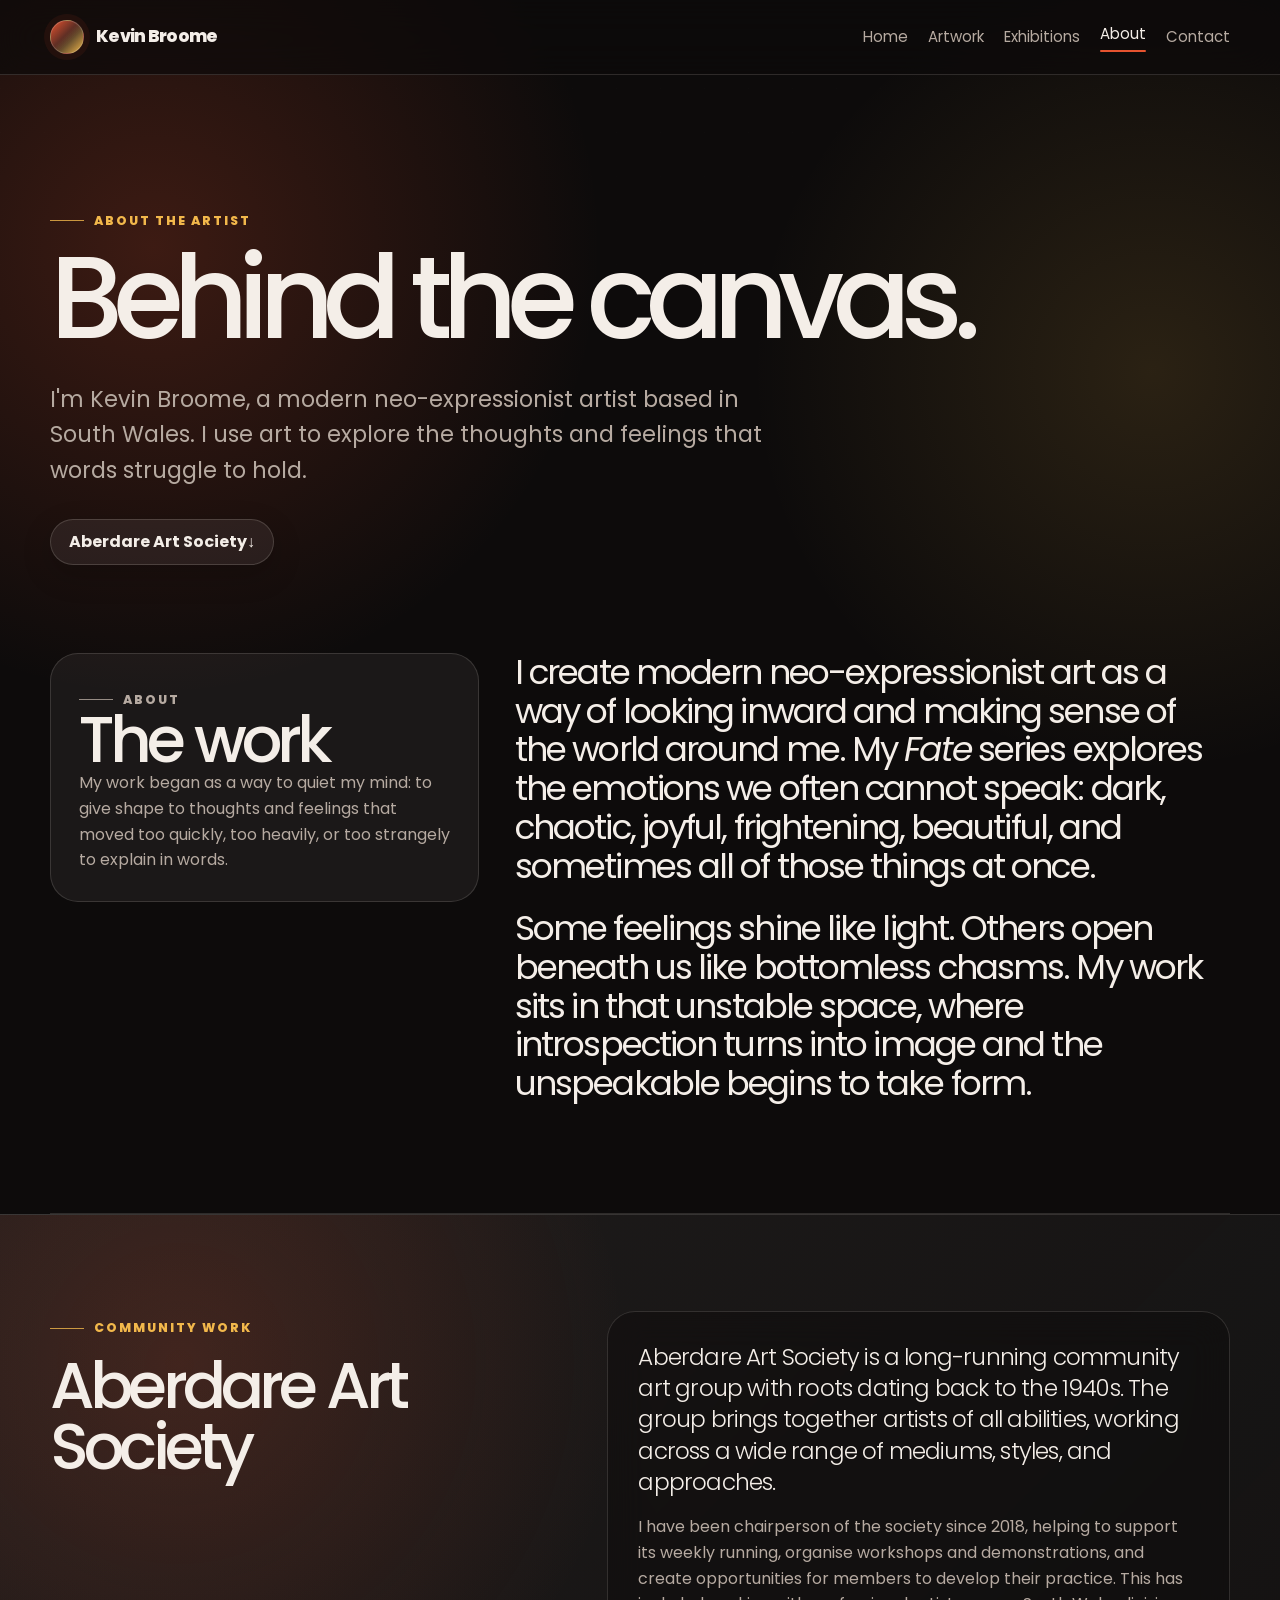
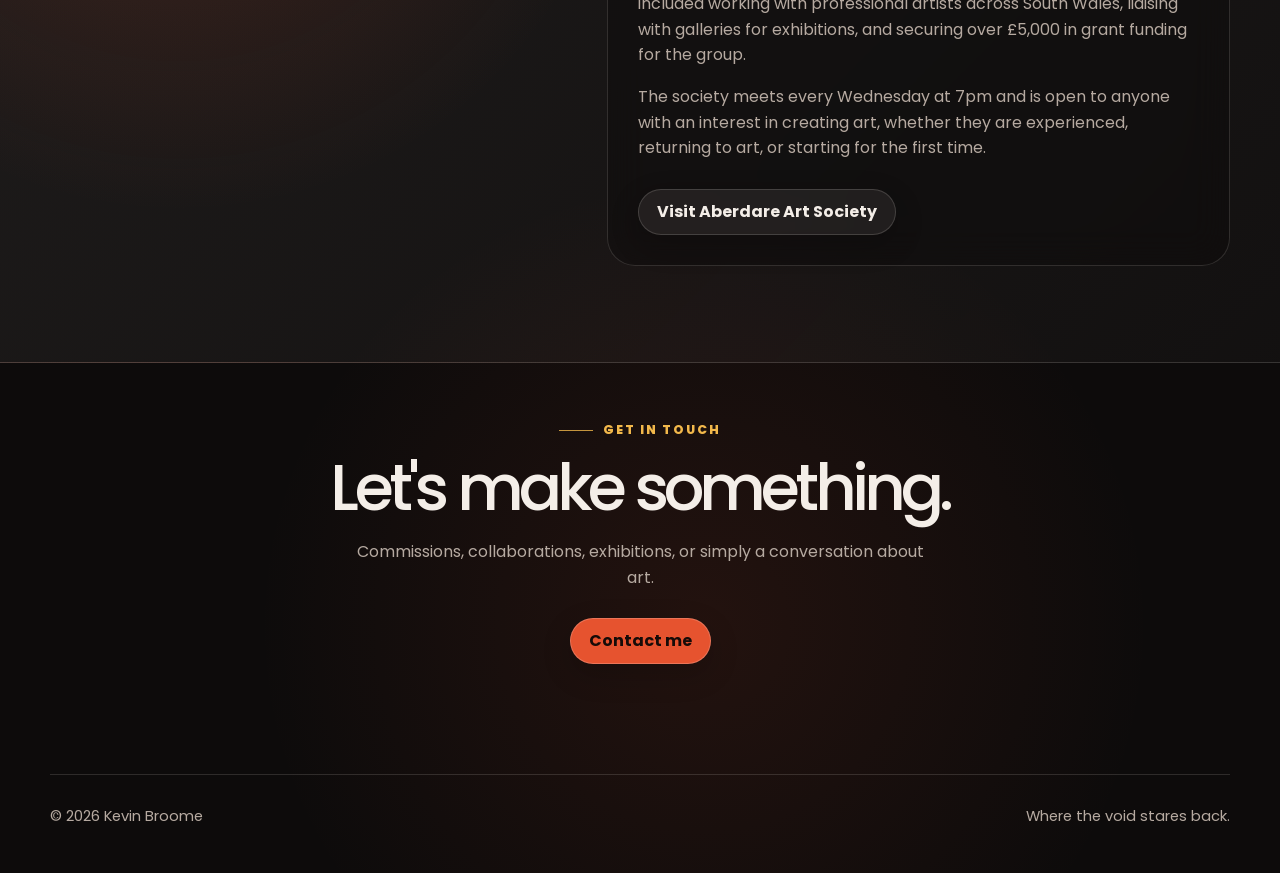
==== about.html @ 915ff01c "multipage update" ====
<!doctype html>
<html lang="en-GB">
  <head>
    <meta charset="utf-8" />
    <meta name="viewport" content="width=device-width, initial-scale=1" />
    <title>About | Kevin Broome</title>
    <meta name="description" content="Learn about Kevin Broome’s neo-expressionist art practice and community work as chairperson of Aberdare Art Society." />
    <meta name="theme-color" content="#0d0b0b" />
    <link rel="icon" type="image/png" sizes="512x512" href="images/favicon_kb.png" />
    <link rel="apple-touch-icon" href="images/favicon_kb.png" />
    <link
      href="https://cdn.jsdelivr.net/npm/bootstrap@5.3.8/dist/css/bootstrap.min.css"
      rel="stylesheet"
      integrity="sha384-sRIl4kxILFvY47J16cr9ZwB07vP4J8+LH7qKQnuqkuIAvNWLzeN8tE5YBujZqJLB"
      crossorigin="anonymous"
    />
    <link rel="preconnect" href="https://fonts.googleapis.com" />
    <link rel="preconnect" href="https://fonts.gstatic.com" crossorigin />
    <link
      href="https://fonts.googleapis.com/css2?family=Poppins:wght@400;500;600;700;800;900&display=swap"
      rel="stylesheet"
    />
    <link rel="stylesheet" href="styles.css" />
    <script src="script.js" defer></script>
  </head>
  <body>
    <a class="skip-link" href="#main-content">Skip to content</a>
    <header class="site-header">
      <nav class="nav" aria-label="Main navigation">
        <a class="brand" href="index.html" aria-label="Kevin Broome Art home">
          <span class="brand-mark" aria-hidden="true"></span>
          <span>Kevin Broome</span>
        </a>
        <button class="menu-toggle" type="button" aria-controls="primary-navigation" aria-expanded="false" aria-label="Open navigation menu">
          <span></span><span></span><span></span>
        </button>
        <div class="nav-links" id="primary-navigation">
          <a href="index.html">Home</a>
          <a href="artwork.html">Artwork</a>
          <a href="exhibitions.html">Exhibitions</a>
          <a href="about.html" aria-current="page">About</a>
          <a href="index.html#contact">Contact</a>
        </div>
      </nav>
    </header>
    <main id="main-content">
      <section class="page-section page-hero" aria-labelledby="about-heading">
        <p class="eyebrow">About the artist</p>
        <h1 id="about-heading">Behind the canvas.</h1>
        <p class="page-hero-lead">I'm Kevin Broome, a modern neo-expressionist artist based in South Wales. I use art to explore the thoughts and feelings that words struggle to hold.</p>
        <div class="hero-actions">
          <a class="button" href="#art-society">Aberdare Art Society <span aria-hidden="true">↓</span></a>
        </div>
      </section>
      <section aria-labelledby="about-title" class="page-section about about-page-section" id="about">
      <div class="about-panel">
      <p class="eyebrow">About</p>
      <h2 id="about-title">The work</h2>
      <p>
                  My work began as a way to quiet my mind: to give shape to thoughts
                  and feelings that moved too quickly, too heavily, or too strangely
                  to explain in words.
                </p>
      </div>
      <div class="about-copy">
      <p>
                  I create modern neo-expressionist art as a way of looking inward and
                  making sense of the world around me. My
                  <em>Fate</em> series explores the emotions we often cannot speak:
                  dark, chaotic, joyful, frightening, beautiful, and sometimes all of
                  those things at once.
                </p>
      <p>
                  Some feelings shine like light. Others open beneath us like
                  bottomless chasms. My work sits in that unstable space, where
                  introspection turns into image and the unspeakable begins to take
                  form.
                </p>
      </div>
      </section>
      <section aria-labelledby="art-society-title" class="art-society" id="art-society">
      <div class="page-section art-society-inner">
      <div class="art-society-heading">
      <p class="eyebrow">Community work</p>
      <h2 id="art-society-title">Aberdare Art Society</h2>
      </div>
      <div class="art-society-copy">
      <p class="lead">
                    Aberdare Art Society is a long-running community art group with
                    roots dating back to the 1940s. The group brings together artists
                    of all abilities, working across a wide range of mediums, styles,
                    and approaches.
                  </p>
      <p>
                    I have been chairperson of the society since 2018, helping to
                    support its weekly running, organise workshops and demonstrations,
                    and create opportunities for members to develop their practice.
                    This has included working with professional artists across South
                    Wales, liaising with galleries for exhibitions, and securing over
                    £5,000 in grant funding for the group.
                  </p>
      <p>
                    The society meets every Wednesday at 7pm and is open to anyone
                    with an interest in creating art, whether they are experienced,
                    returning to art, or starting for the first time.
                  </p>
      <a class="button" href="https://www.facebook.com/AberdareArtSociety" rel="noopener noreferrer" target="_blank">
                    Visit Aberdare Art Society
                  </a>
      </div>
      </div>
      </section>
      <section class="page-section page-cta" aria-labelledby="about-contact-heading">
        <p class="eyebrow">Get in touch</p>
        <h2 id="about-contact-heading">Let's make something.</h2>
        <p>Commissions, collaborations, exhibitions, or simply a conversation about art.</p>
        <a class="button primary" href="index.html#contact">Contact me</a>
      </section>
    </main>
    <footer>
      <span>© <span id="year"></span> Kevin Broome</span>
      <span>Where the void stares back.</span>
    </footer>
  </body>
</html>
---- styles.css ----
:root {
  --bg: #0d0b0b;
  --bg-soft: #171313;
  --panel: #211b1b;
  --text: #f4eee8;
  --muted: #b6aaa1;
  --accent: #e6532f;
  --accent-2: #f2b84b;
  --line: rgba(244, 238, 232, 0.14);
  --shadow: 0 24px 80px rgba(0, 0, 0, 0.38);
  --radius: 28px;
  --max-width: 1180px;
}

* {
  box-sizing: border-box;
}

html {
  scroll-behavior: smooth;
}

body {
  margin: 0;
  font-family: "Poppins", sans-serif;
  background:
    radial-gradient(
      circle at 12% 10%,
      rgba(230, 83, 47, 0.22),
      transparent 28rem
    ),
    radial-gradient(
      circle at 90% 15%,
      rgba(242, 184, 75, 0.13),
      transparent 25rem
    ),
    radial-gradient(
      circle at 55% 90%,
      rgba(230, 83, 47, 0.1),
      transparent 28rem
    ),
    var(--bg);
  color: var(--text);
  line-height: 1.6;
}

body::before {
  content: "";
  position: fixed;
  inset: 0;
  pointer-events: none;
  opacity: 0.32;
  background-image:
    linear-gradient(rgba(255, 255, 255, 0.025) 1px, transparent 1px),
    linear-gradient(90deg, rgba(255, 255, 255, 0.025) 1px, transparent 1px);
  background-size: 44px 44px;
  mask-image: linear-gradient(to bottom, black, transparent 84%);
}

a {
  color: inherit;
  text-decoration: none;
}

img {
  max-width: 100%;
  display: block;
}

.site-header {
  position: sticky;
  top: 0;
  z-index: 10;
  backdrop-filter: blur(18px);
  background: rgba(13, 11, 11, 0.72);
  border-bottom: 1px solid var(--line);
}

.nav {
  width: min(var(--max-width), calc(100% - 32px));
  margin: 0 auto;
  min-height: 74px;
  display: flex;
  align-items: center;
  justify-content: space-between;
  gap: 24px;
}

.brand {
  display: flex;
  align-items: center;
  gap: 12px;
  font-weight: 800;
  letter-spacing: -0.04em;
  font-size: 1.08rem;
}

.brand-mark {
  width: 34px;
  height: 34px;
  border-radius: 50%;
  background:
    linear-gradient(135deg, var(--accent), transparent 62%),
    linear-gradient(315deg, var(--accent-2), transparent 56%), #2b2020;
  border: 1px solid rgba(244, 238, 232, 0.2);
  box-shadow: 0 0 0 6px rgba(230, 83, 47, 0.08);
}

.nav-links {
  display: flex;
  gap: 20px;
  align-items: center;
  color: var(--muted);
  font-size: 0.94rem;
}

.nav-links a {
  transition: color 180ms ease;
}

.nav-links a:hover {
  color: var(--text);
}

.button {
  display: inline-flex;
  align-items: center;
  justify-content: center;
  min-height: 46px;
  padding: 0 18px;
  border-radius: 999px;
  border: 1px solid rgba(244, 238, 232, 0.16);
  background: rgba(244, 238, 232, 0.07);
  color: var(--text);
  font-weight: 700;
  box-shadow: 0 10px 30px rgba(0, 0, 0, 0.2);
  transition:
    transform 180ms ease,
    background 180ms ease,
    border-color 180ms ease;
}

.button:hover {
  transform: translateY(-2px);
  background: rgba(244, 238, 232, 0.11);
  border-color: rgba(244, 238, 232, 0.28);
}

.button.primary {
  background: var(--accent);
  color: #160b08;
  border-color: rgba(255, 255, 255, 0.2);
}

.page-section {
  width: min(var(--max-width), calc(100% - 32px));
  margin: 0 auto;
}

.hero {
  min-height: calc(100vh - 74px);
  display: grid;
  grid-template-columns: 1.05fr 0.95fr;
  align-items: center;
  gap: 48px;
  padding: 80px 0;
}

.eyebrow {
  display: inline-flex;
  align-items: center;
  gap: 10px;
  color: var(--accent-2);
  text-transform: uppercase;
  letter-spacing: 0.16em;
  font-size: 0.78rem;
  font-weight: 800;
  margin: 0 0 18px;
}

.eyebrow::before {
  content: "";
  width: 34px;
  height: 1px;
  background: currentColor;
  opacity: 0.8;
}

h1,
h2,
h3,
p {
  margin-top: 0;
}

h1 {
  font-size: clamp(4rem, 10vw, 8.8rem);
  line-height: 0.86;
  letter-spacing: -0.09em;
  margin-bottom: 26px;
  max-width: 850px;
}

.hero-copy {
  max-width: 660px;
  color: var(--muted);
  font-size: clamp(1.04rem, 1.6vw, 1.24rem);
}

.hero-actions {
  display: flex;
  gap: 14px;
  flex-wrap: wrap;
  margin-top: 34px;
}

.hero-art {
  position: relative;
  min-height: 560px;
}

.feature-card {
  position: absolute;
  inset: 34px 0 0 38px;
  border-radius: var(--radius);
  overflow: hidden;
  background: var(--panel);
  box-shadow: var(--shadow);
  border: 1px solid var(--line);
  transform: rotate(2deg);
}

.feature-card img {
  width: 100%;
  height: 100%;
  object-fit: cover;
  filter: saturate(0.95) contrast(1.05);
}

.feature-card::after {
  content: "";
  position: absolute;
  inset: 0;
  background: linear-gradient(to top, rgba(13, 11, 11, 0.84), transparent 42%);
}

.feature-label {
  position: absolute;
  left: 34px;
  right: 34px;
  bottom: 28px;
  z-index: 2;
}

.feature-label strong {
  display: block;
  font-size: 1.4rem;
  letter-spacing: -0.04em;
  margin-bottom: 4px;
}

.feature-label span {
  color: var(--muted);
  font-size: 0.95rem;
}

.floating-note {
  display: none;
}

.floating-note b {
  color: var(--text);
}

.section-heading {
  display: flex;
  align-items: end;
  justify-content: space-between;
  gap: 24px;
  margin-bottom: 28px;
}

h2 {
  font-size: clamp(2.3rem, 5vw, 5rem);
  line-height: 0.95;
  letter-spacing: -0.075em;
  margin-bottom: 0;
}

.section-heading p {
  max-width: 420px;
  color: var(--muted);
  margin-bottom: 8px;
}

.gallery {
  display: grid;
  grid-template-columns: repeat(12, 1fr);
  gap: 18px;
  padding-bottom: 110px;
}

/* =========================
   Work
========================= */

.work-card {
  position: relative;
  min-height: 360px;
  border-radius: 26px;
  overflow: hidden;
  background: var(--bg-soft);
  border: 1px solid var(--line);
  box-shadow: 0 18px 52px rgba(0, 0, 0, 0.24);
}

.work-card.large {
  grid-column: span 7;
  min-height: 520px;
}

.work-card.medium {
  grid-column: span 5;
  min-height: 520px;
}

.work-card.small {
  grid-column: span 4;
}

.work-card img {
  width: 100%;
  height: 100%;
  object-fit: cover;
  transition:
    transform 360ms ease,
    filter 360ms ease;
}

.work-card:hover img {
  transform: scale(1.045);
  filter: saturate(1.05) contrast(1.05);
}

.work-info {
  position: absolute;
  inset: auto 18px 18px 18px;
  padding: 16px;
  border-radius: 20px;
  background: rgba(13, 11, 11, 0.72);
  border: 1px solid rgba(244, 238, 232, 0.16);
  backdrop-filter: blur(18px);
}

.work-info h3 {
  font-size: 1.16rem;
  margin-bottom: 2px;
  letter-spacing: -0.04em;
}

.work-info p {
  margin: 0;
  color: var(--muted);
  font-size: 0.92rem;
}

/* =========================
   Exhibitions
========================= */

.exhibitions {
  padding: 0 0 110px;
}

.exhibition-list {
  display: grid;
  gap: 24px;
}

.exhibition-item {
  display: grid;
  grid-template-columns: 0.85fr 1.15fr;
  gap: 24px;
  align-items: stretch;
  padding: 22px;
  border-radius: var(--radius);
  background: rgba(244, 238, 232, 0.055);
  border: 1px solid var(--line);
  box-shadow: 0 18px 52px rgba(0, 0, 0, 0.22);
  overflow: hidden;
}

/* Flip every second exhibition */
.exhibition-item:nth-child(even) .exhibition-meta {
  order: 2;
}

.exhibition-item:nth-child(even) .exhibition-photos {
  order: 1;
}

.exhibition-meta {
  display: flex;
  flex-direction: column;
  justify-content: center;
  padding: 14px;
  min-width: 0;
}

.exhibition-date {
  display: inline-flex;
  width: fit-content;
  margin-bottom: 18px;
  padding: 8px 12px;
  border-radius: 999px;
  background: rgba(230, 83, 47, 0.14);
  color: var(--accent-2);
  border: 1px solid rgba(242, 184, 75, 0.22);
  font-size: 0.82rem;
  font-weight: 800;
  letter-spacing: 0.08em;
  text-transform: uppercase;
}

.exhibition-meta h3 {
  margin-bottom: 8px;
  font-size: clamp(1.6rem, 3vw, 2.6rem);
  line-height: 1;
  letter-spacing: -0.06em;
}

.exhibition-meta p {
  margin: 0;
  color: var(--muted);
}

/* Image wrapper */
.exhibition-photos {
  display: grid;
  grid-template-columns: repeat(2, minmax(0, 1fr));
  gap: 12px;
  height: 440px;
  max-height: 440px;
  min-width: 0;
  overflow: hidden;
}

/* One-image layout */
.exhibition-photos.one-photo {
  grid-template-columns: 1fr;
}

/* Images */
.exhibition-photos img {
  width: 100%;
  height: 100%;
  min-width: 0;
  min-height: 0;
  object-fit: cover;
  border-radius: 22px;
  border: 1px solid rgba(244, 238, 232, 0.12);
  overflow: hidden;
}

/* Tablet */
@media (max-width: 900px) {
  .exhibition-item {
    grid-template-columns: 1fr;
  }

  .exhibition-item:nth-child(even) .exhibition-meta,
  .exhibition-item:nth-child(even) .exhibition-photos {
    order: initial;
  }

  .exhibition-photos {
    height: 380px;
    max-height: 380px;
  }
}

/* Mobile */
@media (max-width: 560px) {
  .exhibitions {
    padding-bottom: 72px;
  }

  .exhibition-item {
    padding: 14px;
  }

  .exhibition-photos {
    grid-template-columns: 1fr;
    height: auto;
    max-height: none;
    overflow: visible;
  }

  .exhibition-photos img {
    height: auto;
    max-height: 440px;
    aspect-ratio: 4 / 3;
    object-fit: cover;
  }
}

/* =========================
   Art Society
========================= */

.art-society {
  width: 100%;
  padding: 96px 0;
  background:
    radial-gradient(
      circle at 14% 20%,
      rgba(230, 83, 47, 0.18),
      transparent 28rem
    ),
    linear-gradient(
      135deg,
      rgba(244, 238, 232, 0.08),
      rgba(244, 238, 232, 0.025)
    );
  border-top: 1px solid var(--line);
  border-bottom: 1px solid var(--line);
}

.art-society-inner {
  display: grid;
  grid-template-columns: 0.9fr 1.1fr;
  gap: 48px;
  align-items: start;
}

.art-society-heading h2 {
  max-width: 520px;
}

.art-society-copy {
  padding: 30px;
  border-radius: var(--radius);
  background: rgba(13, 11, 11, 0.42);
  border: 1px solid rgba(244, 238, 232, 0.14);
  backdrop-filter: blur(18px);
}

.art-society-copy p {
  color: var(--muted);
}

.art-society-copy .lead {
  color: var(--text);
  font-size: clamp(1.15rem, 2vw, 1.45rem);
  line-height: 1.35;
  letter-spacing: -0.035em;
}

.art-society-copy p:last-of-type {
  margin-bottom: 28px;
}

@media (max-width: 900px) {
  .art-society {
    padding: 72px 0;
  }

  .art-society-inner {
    grid-template-columns: 1fr;
    gap: 28px;
  }
}

@media (max-width: 560px) {
  .art-society-copy {
    padding: 22px;
  }
}

/* =========================
   About
========================= */

.about {
  display: grid;
  grid-template-columns: 0.75fr 1.25fr;
  gap: 36px;
  align-items: start;
  padding: 88px 0;
  border-top: 1px solid var(--line);
  border-bottom: 1px solid var(--line);
}

.about-panel {
  padding: 28px;
  border-radius: var(--radius);
  background: rgba(244, 238, 232, 0.06);
  border: 1px solid var(--line);
}

.about-panel p {
  margin-bottom: 0;
  color: var(--muted);
}

.about-copy {
  font-size: clamp(1.35rem, 2.7vw, 2.45rem);
  line-height: 1.12;
  letter-spacing: -0.055em;
}

.about-copy p {
  margin-bottom: 0;
}

.about-copy p + p {
  margin-top: 24px;
}

/* =========================
   Contact
========================= */

.contact {
  text-align: center;
  padding: 110px 0;
}

.contact h2 {
  max-width: 880px;
  margin: 0 auto 24px;
}

.contact p {
  max-width: 620px;
  margin: 0 auto 34px;
  color: var(--muted);
  font-size: 1.08rem;
}

.contact-links {
  display: flex;
  justify-content: center;
  gap: 14px;
  flex-wrap: wrap;
}

footer {
  width: min(var(--max-width), calc(100% - 32px));
  margin: 0 auto;
  padding: 30px 0 44px;
  color: var(--muted);
  border-top: 1px solid var(--line);
  display: flex;
  justify-content: space-between;
  gap: 18px;
  flex-wrap: wrap;
  font-size: 0.92rem;
}

@media (max-width: 900px) {
  .nav {
    min-height: 66px;
  }

  .nav-links {
    display: none;
  }

  .hero {
    grid-template-columns: 1fr;
    min-height: auto;
    padding: 58px 0 70px;
  }

  .hero-art {
    min-height: 440px;
  }

  .feature-card {
    inset: 0;
  }

  .floating-note {
    bottom: 18px;
  }

  .section-heading {
    display: block;
  }

  .section-heading p {
    margin-top: 16px;
  }

  .work-card.large,
  .work-card.medium,
  .work-card.small {
    grid-column: span 12;
    min-height: 420px;
  }

  .about {
    grid-template-columns: 1fr;
  }
}

@media (max-width: 560px) {
  .hero-actions,
  .contact-links {
    display: grid;
  }

  .button {
    width: 100%;
  }

  .hero-art {
    min-height: 360px;
  }

  .floating-note {
    display: none;
  }

  .gallery {
    gap: 14px;
    padding-bottom: 72px;
  }

  .work-card.large,
  .work-card.medium,
  .work-card.small {
    min-height: 340px;
  }

  .about,
  .contact {
    padding: 72px 0;
  }
}

.lightbox-trigger {
  display: block;
  width: 100%;
  height: 100%;
  padding: 0;
  border: 0;
  background: none;
  color: inherit;
  cursor: zoom-in;
  text-align: left;
  font: inherit;
}

.lightbox-trigger img {
  width: 100%;
  height: 100%;
  object-fit: cover;
}

.lightbox {
  position: fixed;
  inset: 0;
  z-index: 999;
  display: none;
  align-items: center;
  justify-content: center;
  padding: 24px;
}

.lightbox.is-open {
  display: flex;
}

.lightbox-backdrop {
  position: absolute;
  inset: 0;
  background: rgba(8, 6, 6, 0.88);
  backdrop-filter: blur(14px);
}

.lightbox-dialog {
  position: relative;
  z-index: 1;
  width: min(1100px, 96vw);
  max-height: 92vh;
  display: grid;
  gap: 16px;
}

.lightbox-image {
  width: 100%;
  max-height: 76vh;
  object-fit: contain;
  border-radius: 22px;
  border: 1px solid rgba(244, 238, 232, 0.18);
  box-shadow: 0 30px 90px rgba(0, 0, 0, 0.55);
  background: rgba(244, 238, 232, 0.04);
}

.lightbox-caption {
  padding: 16px 18px;
  border-radius: 20px;
  background: rgba(13, 11, 11, 0.72);
  border: 1px solid rgba(244, 238, 232, 0.14);
  backdrop-filter: blur(18px);
}

.lightbox-caption h3 {
  margin: 0 0 4px;
  font-size: 1.25rem;
  letter-spacing: -0.04em;
}

.lightbox-caption p {
  margin: 0;
  color: var(--muted);
}

.lightbox-close {
  position: absolute;
  top: -18px;
  right: -18px;
  z-index: 2;
  width: 44px;
  height: 44px;
  border: 1px solid rgba(244, 238, 232, 0.2);
  border-radius: 999px;
  background: var(--accent);
  color: #160b08;
  font-size: 2rem;
  line-height: 1;
  cursor: pointer;
  box-shadow: 0 18px 42px rgba(0, 0, 0, 0.4);
}

body.lightbox-open {
  overflow: hidden;
}

@media (max-width: 560px) {
  .lightbox {
    padding: 14px;
  }

  .lightbox-dialog {
    width: 100%;
  }

  .lightbox-close {
    top: 8px;
    right: 8px;
  }

  .lightbox-image {
    max-height: 70vh;
    border-radius: 18px;
  }
}


/* =========================
   Multi-page navigation and shared layouts
========================= */
.skip-link {
  position: absolute;
  left: 16px;
  top: -80px;
  z-index: 9999;
  padding: 12px 18px;
  background: var(--accent);
  color: #160b08;
  border-radius: 12px;
  font-weight: 800;
}

.skip-link:focus { top: 12px; }

.nav { position: relative; }

.nav-links a[aria-current="page"] {
  color: var(--text);
}

.nav-links a[aria-current="page"]::after {
  content: "";
  display: block;
  height: 2px;
  margin-top: 3px;
  background: var(--accent);
  border-radius: 2px;
}

.menu-toggle { display: none; }

.page-hero {
  padding: clamp(68px, 10vw, 132px) 0 72px;
}

.page-hero h1 {
  max-width: 1000px;
  margin-bottom: 34px;
  font-size: clamp(3.9rem, 9vw, 8.4rem);
}

.page-hero-lead {
  max-width: 720px;
  margin-bottom: 0;
  color: var(--muted);
  font-size: clamp(1.1rem, 2vw, 1.4rem);
}

.page-hero .hero-actions { margin-top: 30px; }

.home-work { padding-top: 38px; }
.home-gallery { padding-bottom: 0; }
.home-gallery .work-card { min-height: 400px; }
.section-end { display: flex; justify-content: flex-end; margin-top: 28px; }
.section-end .button { gap: 12px; }

.home-exhibitions { padding: 118px 0; }
.home-exhibitions .exhibition-list { margin-top: 32px; }

.home-about {
  width: 100%;
  padding: 90px 0;
  background: linear-gradient(135deg, rgba(230,83,47,.15), rgba(244,238,232,.035));
  border-top: 1px solid var(--line);
  border-bottom: 1px solid var(--line);
}

.home-about-inner {
  display: grid;
  grid-template-columns: 0.95fr 1.05fr;
  gap: 64px;
  align-items: start;
}

.home-about-inner h2 { max-width: 490px; }

.home-about-copy {
  max-width: 650px;
  font-size: 1.1rem;
}

.home-about-copy p { color: var(--muted); }
.home-about-copy p:first-child { color: var(--text); font-size: 1.35rem; }
.home-about-copy .button { margin-top: 14px; gap: 12px; }

.portfolio-section .gallery { padding-bottom: 70px; }
.exhibitions-page { padding-top: 0; }
.about-page-section { padding: 16px 0 110px; border-top: 0; }

.page-cta {
  text-align: center;
  padding: 50px 0 110px;
}
.page-cta h2 { margin-bottom: 20px; }
.page-cta p:not(.eyebrow) { margin: 0 auto 28px; max-width: 590px; color: var(--muted); }

/* Keyboard users should see clearly where they are. */
a:focus-visible, button:focus-visible {
  outline: 3px solid var(--accent-2);
  outline-offset: 4px;
}

/* Preserve the existing design while making navigation usable on phones. */
@media (max-width: 900px) {
  .menu-toggle {
    display: flex;
    width: 44px;
    height: 44px;
    padding: 11px;
    margin-left: auto;
    flex-direction: column;
    justify-content: space-around;
    border: 1px solid var(--line);
    border-radius: 12px;
    background: var(--bg-soft);
    cursor: pointer;
  }
  .menu-toggle span { display: block; height: 2px; border-radius: 2px; background: var(--text); }
  .nav-links {
    display: none;
    position: absolute;
    top: calc(100% - 1px);
    left: 0;
    right: 0;
    z-index: 20;
    padding: 16px;
    flex-direction: column;
    align-items: stretch;
    gap: 2px;
    border: 1px solid var(--line);
    border-radius: 0 0 18px 18px;
    background: #171313;
    box-shadow: var(--shadow);
  }
  .nav-links.is-open { display: flex; }
  .nav-links a { display: block; padding: 12px 10px; }
  .nav-links a[aria-current="page"]::after { display: none; }
  .home-about-inner { grid-template-columns: 1fr; gap: 30px; }
  .home-gallery .work-card { min-height: 420px; }
  .home-exhibitions { padding: 85px 0; }
  .page-hero { padding: 72px 0 55px; }
}

@media (max-width: 560px) {
  .home-work { padding-top: 10px; }
  .home-gallery .work-card { min-height: 340px; }
  .section-end { justify-content: stretch; }
  .section-end .button { width: 100%; }
  .home-about { padding: 70px 0; }
  .home-about-copy p:first-child { font-size: 1.15rem; }
  .page-hero h1 { font-size: clamp(3.6rem, 14vw, 5.2rem); }
  .page-hero { padding: 66px 0 46px; }
  .portfolio-section .gallery { padding-bottom: 42px; }
  .about-page-section { padding-bottom: 74px; }
  .page-cta { padding: 50px 0 75px; }
}

@media (prefers-reduced-motion: reduce) {
  html { scroll-behavior: auto; }
  *, *::before, *::after { transition-duration: 0.01ms !important; animation-duration: 0.01ms !important; }
}

/* Keep anchor destinations visible below the sticky header. */
section[id] { scroll-margin-top: 96px; }
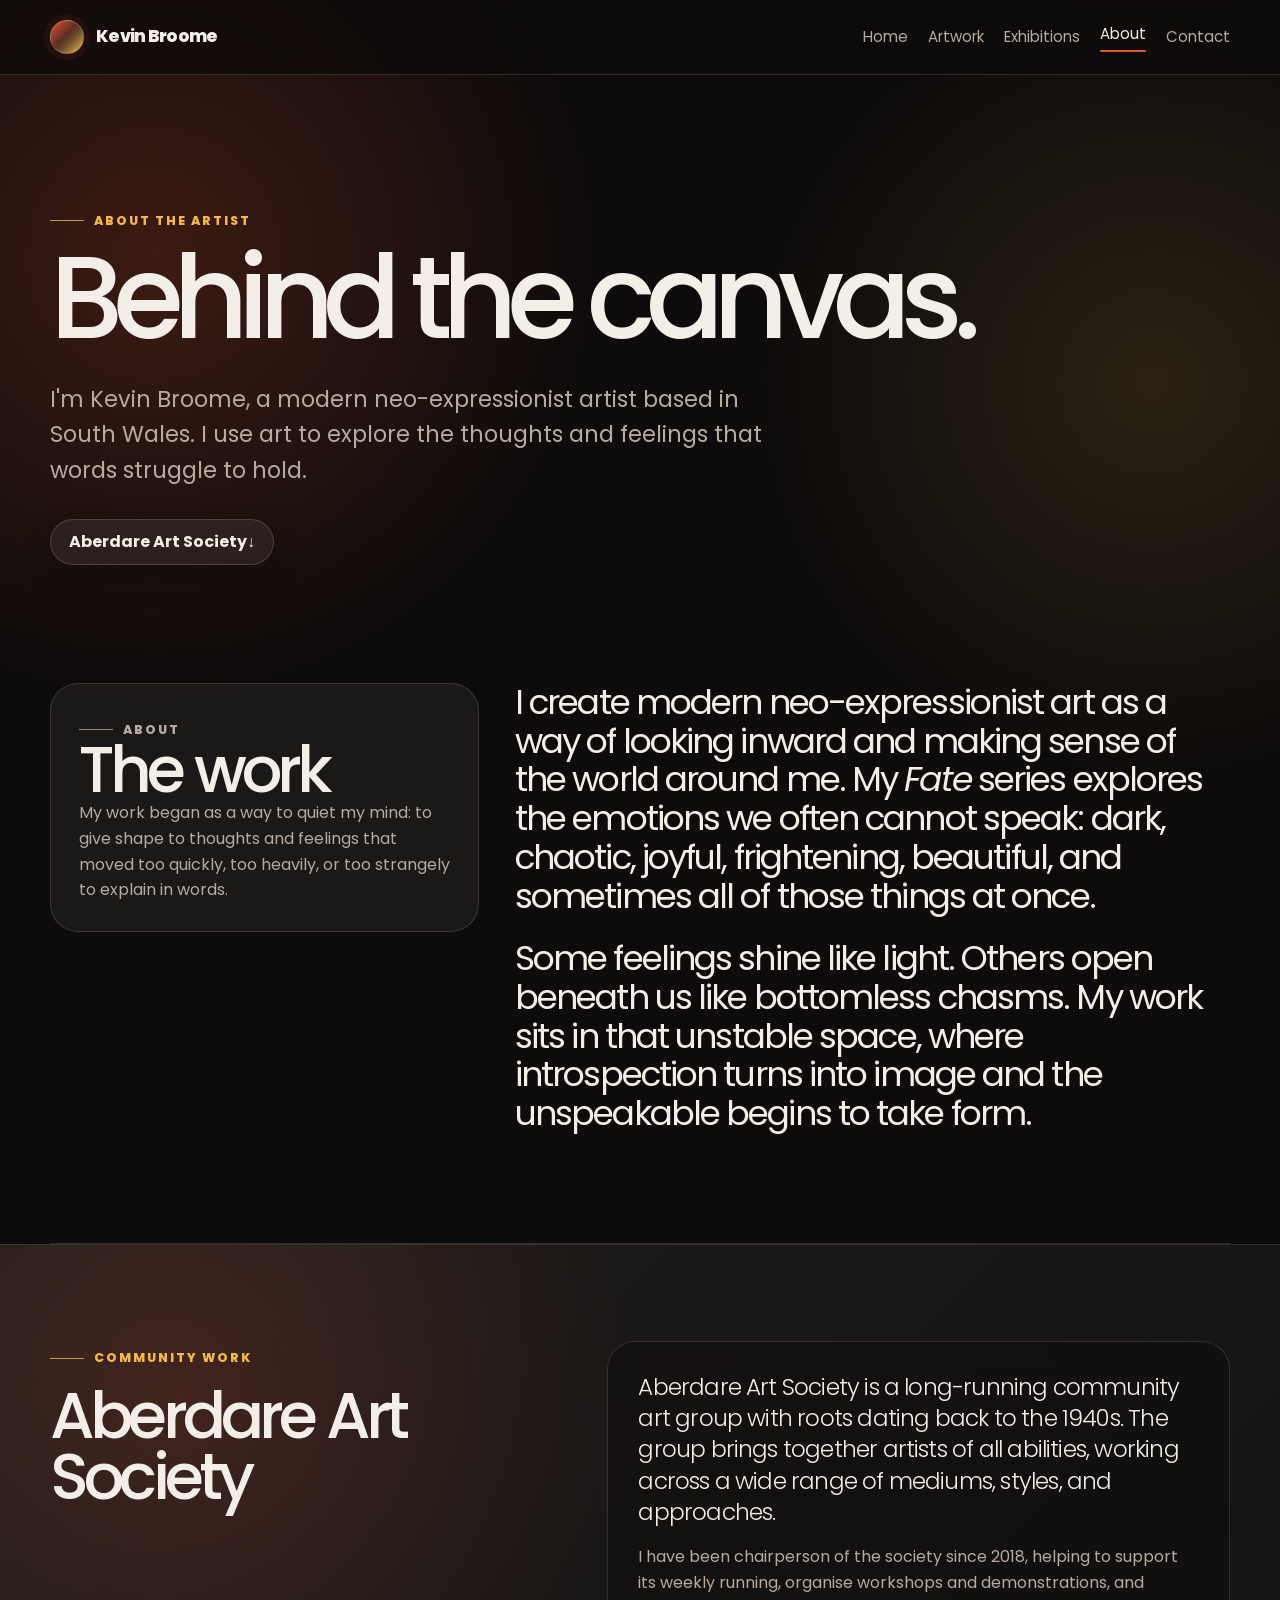
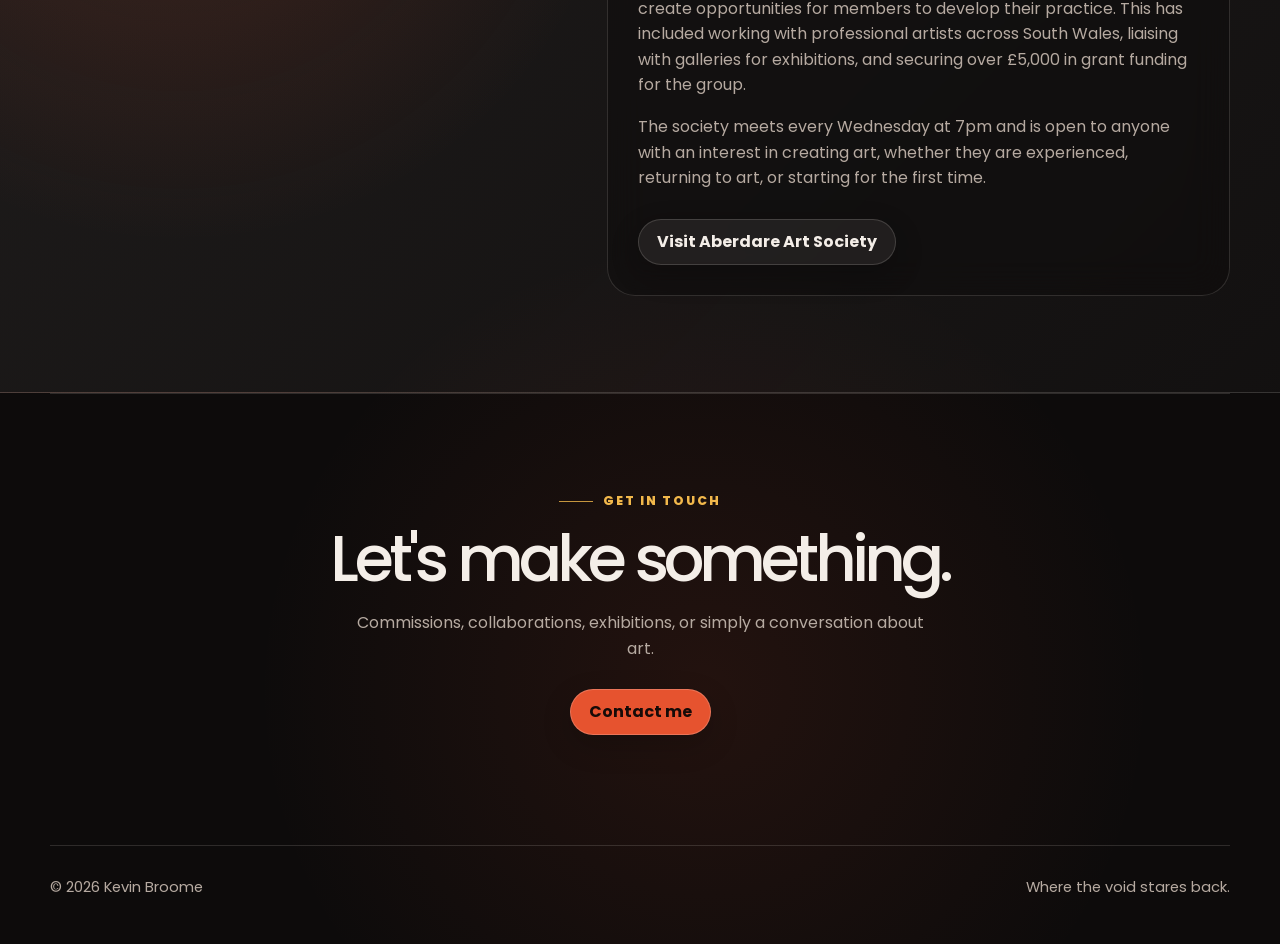
==== commit fc6b444e: "artwork update" ====
--- a/about.html
+++ b/about.html
@@ -31,9 +31,6 @@
           <span class="brand-mark" aria-hidden="true"></span>
           <span>Kevin Broome</span>
         </a>
-        <button class="menu-toggle" type="button" aria-controls="primary-navigation" aria-expanded="false" aria-label="Open navigation menu">
-          <span></span><span></span><span></span>
-        </button>
         <div class="nav-links" id="primary-navigation">
           <a href="index.html">Home</a>
           <a href="artwork.html">Artwork</a>
--- a/styles.css
+++ b/styles.css
@@ -863,10 +863,23 @@
 /* =========================
    Multi-page navigation and shared layouts
 ========================= */
-.skip-link {
-  position: absolute;
+/* This accessibility shortcut is invisible until a keyboard user tabs to it. */
+.skip-link:not(:focus-visible) {
+  position: fixed;
+  width: 1px;
+  height: 1px;
+  padding: 0;
+  margin: -1px;
+  overflow: hidden;
+  clip-path: inset(50%);
+  white-space: nowrap;
+  border: 0;
+}
+
+.skip-link:focus-visible {
+  position: fixed;
+  top: 12px;
   left: 16px;
-  top: -80px;
   z-index: 9999;
   padding: 12px 18px;
   background: var(--accent);
@@ -874,8 +887,6 @@
   border-radius: 12px;
   font-weight: 800;
 }
-
-.skip-link:focus { top: 12px; }
 
 .nav { position: relative; }
 
@@ -892,8 +903,6 @@
   border-radius: 2px;
 }
 
-.menu-toggle { display: none; }
-
 .page-hero {
   padding: clamp(68px, 10vw, 132px) 0 72px;
 }
@@ -913,13 +922,13 @@
 
 .page-hero .hero-actions { margin-top: 30px; }
 
-.home-work { padding-top: 38px; }
+.home-work { padding: 38px 0 96px; }
 .home-gallery { padding-bottom: 0; }
 .home-gallery .work-card { min-height: 400px; }
-.section-end { display: flex; justify-content: flex-end; margin-top: 28px; }
+.section-end { display: flex; justify-content: flex-end; margin-top: 52px; }
 .section-end .button { gap: 12px; }
 
-.home-exhibitions { padding: 118px 0; }
+.home-exhibitions { padding: 96px 0 110px; border-top: 1px solid var(--line); }
 .home-exhibitions .exhibition-list { margin-top: 32px; }
 
 .home-about {
@@ -946,15 +955,16 @@
 
 .home-about-copy p { color: var(--muted); }
 .home-about-copy p:first-child { color: var(--text); font-size: 1.35rem; }
-.home-about-copy .button { margin-top: 14px; gap: 12px; }
-
-.portfolio-section .gallery { padding-bottom: 70px; }
+.home-about-copy .button { margin-top: 28px; gap: 12px; }
+
+.portfolio-section .gallery { padding-bottom: 76px; }
 .exhibitions-page { padding-top: 0; }
-.about-page-section { padding: 16px 0 110px; border-top: 0; }
+.about-page-section { padding: 46px 0 110px; border-top: 0; }
 
 .page-cta {
   text-align: center;
-  padding: 50px 0 110px;
+  padding: 90px 0 110px;
+  border-top: 1px solid var(--line);
 }
 .page-cta h2 { margin-bottom: 20px; }
 .page-cta p:not(.eyebrow) { margin: 0 auto 28px; max-width: 590px; color: var(--muted); }
@@ -965,59 +975,50 @@
   outline-offset: 4px;
 }
 
-/* Preserve the existing design while making navigation usable on phones. */
+/* Keep all navigation links visible on smaller screens, without an extra menu button. */
 @media (max-width: 900px) {
-  .menu-toggle {
+  .nav {
+    flex-wrap: wrap;
+    justify-content: flex-start;
+    padding: 13px 0;
+    gap: 9px 0;
+  }
+
+  .nav-links {
     display: flex;
-    width: 44px;
-    height: 44px;
-    padding: 11px;
-    margin-left: auto;
-    flex-direction: column;
-    justify-content: space-around;
-    border: 1px solid var(--line);
-    border-radius: 12px;
-    background: var(--bg-soft);
-    cursor: pointer;
-  }
-  .menu-toggle span { display: block; height: 2px; border-radius: 2px; background: var(--text); }
-  .nav-links {
-    display: none;
-    position: absolute;
-    top: calc(100% - 1px);
-    left: 0;
-    right: 0;
-    z-index: 20;
-    padding: 16px;
-    flex-direction: column;
-    align-items: stretch;
-    gap: 2px;
-    border: 1px solid var(--line);
-    border-radius: 0 0 18px 18px;
-    background: #171313;
-    box-shadow: var(--shadow);
-  }
-  .nav-links.is-open { display: flex; }
-  .nav-links a { display: block; padding: 12px 10px; }
-  .nav-links a[aria-current="page"]::after { display: none; }
+    flex-basis: 100%;
+    flex-wrap: wrap;
+    align-items: center;
+    gap: 6px 22px;
+    font-size: 0.87rem;
+  }
+
+  .nav-links a {
+    display: inline-flex;
+    align-items: center;
+    min-height: 34px;
+  }
+
   .home-about-inner { grid-template-columns: 1fr; gap: 30px; }
   .home-gallery .work-card { min-height: 420px; }
-  .home-exhibitions { padding: 85px 0; }
-  .page-hero { padding: 72px 0 55px; }
+  .home-exhibitions { padding: 82px 0 94px; }
+  .page-hero { padding: 72px 0 58px; }
 }
 
 @media (max-width: 560px) {
-  .home-work { padding-top: 10px; }
+  .home-work { padding: 22px 0 76px; }
   .home-gallery .work-card { min-height: 340px; }
-  .section-end { justify-content: stretch; }
+  .section-end { justify-content: stretch; margin-top: 36px; }
   .section-end .button { width: 100%; }
-  .home-about { padding: 70px 0; }
+  .home-about { padding: 76px 0; }
+  .home-exhibitions { padding: 76px 0 84px; }
+  .nav-links { gap: 2px 16px; font-size: 0.82rem; }
   .home-about-copy p:first-child { font-size: 1.15rem; }
   .page-hero h1 { font-size: clamp(3.6rem, 14vw, 5.2rem); }
-  .page-hero { padding: 66px 0 46px; }
-  .portfolio-section .gallery { padding-bottom: 42px; }
-  .about-page-section { padding-bottom: 74px; }
-  .page-cta { padding: 50px 0 75px; }
+  .page-hero { padding: 66px 0 52px; }
+  .portfolio-section .gallery { padding-bottom: 56px; }
+  .about-page-section { padding: 32px 0 80px; }
+  .page-cta { padding: 76px 0 84px; }
 }
 
 @media (prefers-reduced-motion: reduce) {
@@ -1027,3 +1028,44 @@
 
 /* Keep anchor destinations visible below the sticky header. */
 section[id] { scroll-margin-top: 96px; }
+
+@media (max-width: 900px) { section[id] { scroll-margin-top: 135px; } }
+
+
+/* Artwork page only: let paintings keep their real proportions.
+   The homepage retains its original three-card grid. */
+.full-gallery {
+  display: block;
+  columns: 3 260px;
+  column-gap: 18px;
+  padding-bottom: 0;
+}
+
+.full-gallery .work-card {
+  display: inline-block;
+  vertical-align: top;
+  break-inside: avoid;
+  width: 100%;
+  min-height: 0;
+  margin: 0 0 18px;
+}
+
+.full-gallery .lightbox-trigger {
+  height: auto;
+}
+
+.full-gallery .work-card img {
+  display: block;
+  width: 100%;
+  height: auto;
+  object-fit: contain;
+}
+
+@media (max-width: 900px) {
+  .full-gallery { columns: 2 260px; }
+}
+
+@media (max-width: 560px) {
+  .full-gallery { columns: 1; }
+  .full-gallery .work-card { margin-bottom: 14px; }
+}
